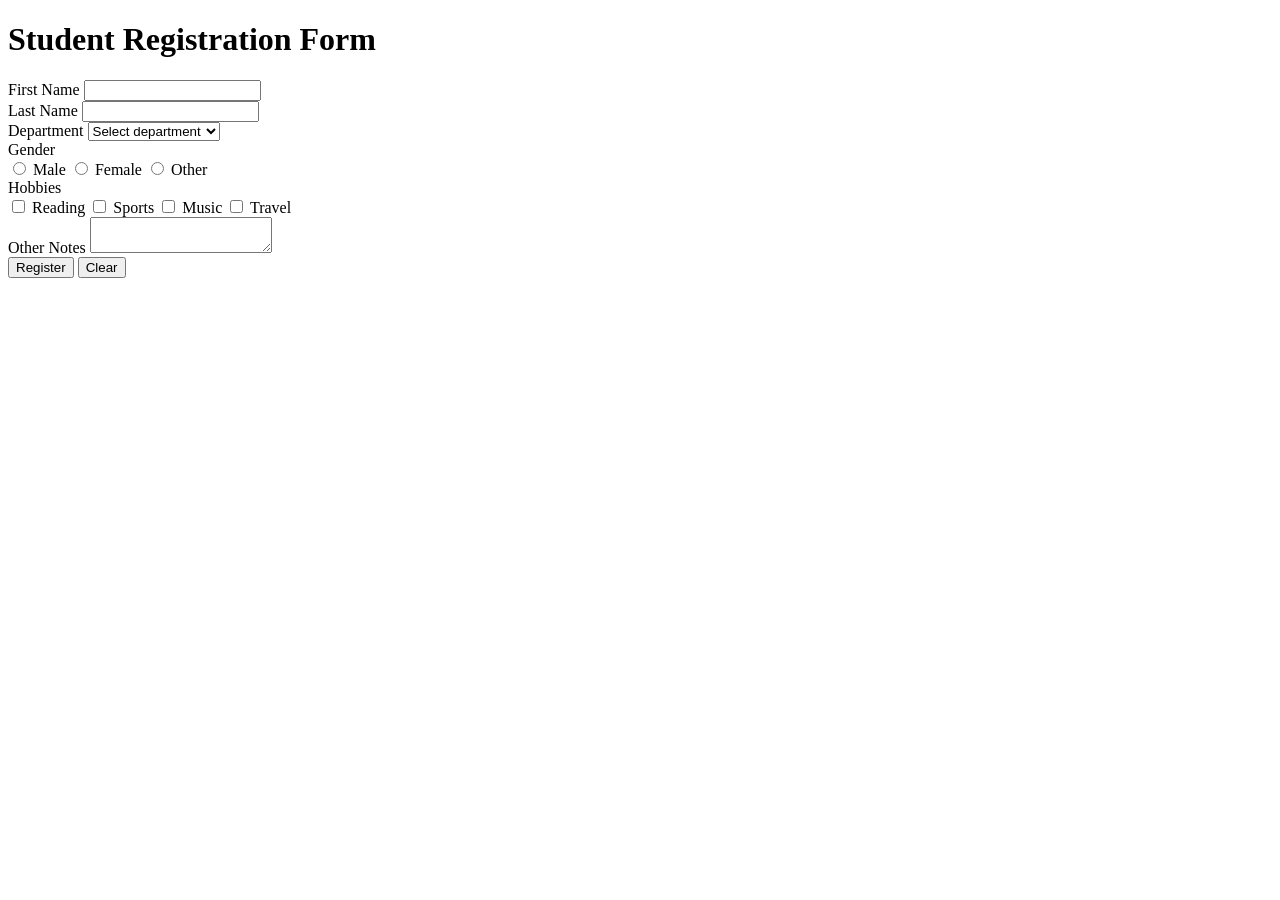
==== index.html @ 07db9fff "Add registration form HTML layout" ====
<!doctype html>
<html lang="en">
  <head>
    <meta charset="UTF-8" />
    <meta name="viewport" content="width=device-width, initial-scale=1.0" />
    <title>Student Registration Form</title>
    <link rel="stylesheet" href="css/styles.css" />
  </head>
  <body>
    <div class="container">
      <div class="form-card">
        <h1>Student Registration Form</h1>

        <form id="registrationForm" action="php/register.php" method="post">
          <div class="row">
            <div class="column">
              <label for="firstName">First Name</label>
              <input id="firstName" type="text" name="firstName" required />
            </div>

            <div class="column">
              <label for="lastName">Last Name</label>
              <input id="lastName" type="text" name="lastName" required />
            </div>

            <div class="column">
              <label for="department">Department</label>
              <select id="department" name="department" required>
                <option value="">Select department</option>
                <option value="Computer Science">Computer Science</option>
                <option value="Engineering">Engineering</option>
                <option value="Business">Business</option>
                <option value="Arts">Arts</option>
              </select>
            </div>
          </div>

          <div class="row">
            <div class="column">
              <span class="field-label">Gender</span>
              <div class="options">
                <label for="genderMale">
                  <input
                    id="genderMale"
                    type="radio"
                    name="gender"
                    value="Male"
                    required
                  />
                  Male
                </label>
                <label for="genderFemale">
                  <input
                    id="genderFemale"
                    type="radio"
                    name="gender"
                    value="Female"
                  />
                  Female
                </label>
                <label for="genderOther">
                  <input
                    id="genderOther"
                    type="radio"
                    name="gender"
                    value="Other"
                  />
                  Other
                </label>
              </div>
            </div>

            <div class="column">
              <span class="field-label">Hobbies</span>
              <div class="options">
                <label for="hobbyReading">
                  <input
                    id="hobbyReading"
                    type="checkbox"
                    name="hobbies[]"
                    value="Reading"
                  />
                  Reading
                </label>
                <label for="hobbySports">
                  <input
                    id="hobbySports"
                    type="checkbox"
                    name="hobbies[]"
                    value="Sports"
                  />
                  Sports
                </label>
                <label for="hobbyMusic">
                  <input
                    id="hobbyMusic"
                    type="checkbox"
                    name="hobbies[]"
                    value="Music"
                  />
                  Music
                </label>
                <label for="hobbyTravel">
                  <input
                    id="hobbyTravel"
                    type="checkbox"
                    name="hobbies[]"
                    value="Travel"
                  />
                  Travel
                </label>
              </div>
            </div>

            <div class="column">
              <label for="others">Other Notes</label>
              <textarea id="others" name="others"></textarea>
            </div>
          </div>

          <div class="button-group">
            <button type="submit" class="btn register">Register</button>
            <button type="button" class="btn clear" id="clearBtn">Clear</button>
          </div>
        </form>
      </div>
    </div>

    <script src="js/script.js"></script>
  </body>
</html>
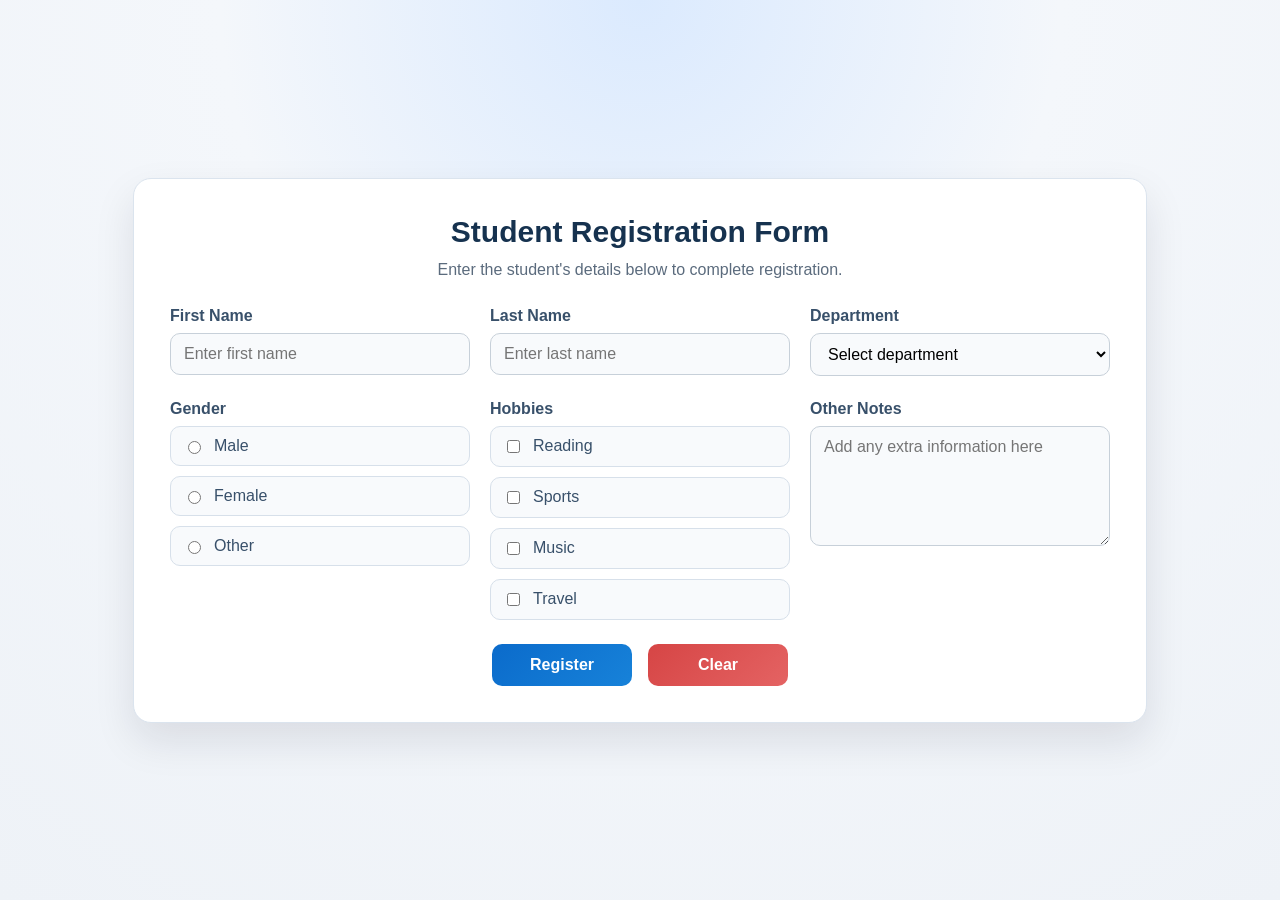
==== commit 6de1bd68: "Some UI improvements" ====
--- a/index.html
+++ b/index.html
@@ -10,17 +10,34 @@
     <div class="container">
       <div class="form-card">
         <h1>Student Registration Form</h1>
+        <p class="form-intro">
+          Enter the student's details below to complete registration.
+        </p>
 
         <form id="registrationForm" action="php/register.php" method="post">
           <div class="row">
             <div class="column">
               <label for="firstName">First Name</label>
-              <input id="firstName" type="text" name="firstName" required />
+              <input
+                id="firstName"
+                type="text"
+                name="firstName"
+                placeholder="Enter first name"
+                autocomplete="given-name"
+                required
+              />
             </div>
 
             <div class="column">
               <label for="lastName">Last Name</label>
-              <input id="lastName" type="text" name="lastName" required />
+              <input
+                id="lastName"
+                type="text"
+                name="lastName"
+                placeholder="Enter last name"
+                autocomplete="family-name"
+                required
+              />
             </div>
 
             <div class="column">
@@ -114,7 +131,11 @@
 
             <div class="column">
               <label for="others">Other Notes</label>
-              <textarea id="others" name="others"></textarea>
+              <textarea
+                id="others"
+                name="others"
+                placeholder="Add any extra information here"
+              ></textarea>
             </div>
           </div>
 
--- a/css/styles.css
+++ b/css/styles.css
@@ -0,0 +1,158 @@
+body {
+  margin: 0;
+  font-family: Arial, sans-serif;
+  background:
+    radial-gradient(circle at top, #dbeafe 0%, #f4f7fb 38%, #eef2f7 100%);
+  color: #1f2937;
+}
+
+.container {
+  min-height: 100vh;
+  display: flex;
+  align-items: center;
+  justify-content: center;
+  padding: 40px 16px;
+  box-sizing: border-box;
+}
+
+.form-card {
+  width: 100%;
+  max-width: 940px;
+  background: #ffffff;
+  padding: 36px;
+  border-radius: 18px;
+  border: 1px solid #dbe4ee;
+  box-shadow: 0 18px 40px rgba(15, 23, 42, 0.1);
+}
+
+h1 {
+  margin: 0;
+  text-align: center;
+  color: #16324f;
+  font-size: 30px;
+}
+
+.form-intro {
+  margin: 12px 0 28px;
+  text-align: center;
+  color: #5b6b7d;
+}
+
+.row {
+  display: flex;
+  gap: 20px;
+  margin-bottom: 24px;
+}
+
+.column {
+  flex: 1;
+  display: flex;
+  flex-direction: column;
+}
+
+label,
+.field-label {
+  margin-bottom: 8px;
+  color: #38506a;
+  font-weight: 600;
+}
+
+input[type="text"],
+select,
+textarea {
+  width: 100%;
+  padding: 11px 13px;
+  border: 1px solid #c7d0d9;
+  border-radius: 10px;
+  box-sizing: border-box;
+  background: #f8fafc;
+  font: inherit;
+  transition:
+    border-color 0.2s ease,
+    box-shadow 0.2s ease,
+    background-color 0.2s ease;
+}
+
+input[type="text"]:focus,
+select:focus,
+textarea:focus {
+  outline: none;
+  border-color: #0b6bcb;
+  background: #ffffff;
+  box-shadow: 0 0 0 4px rgba(11, 107, 203, 0.12);
+}
+
+textarea {
+  min-height: 120px;
+  resize: vertical;
+}
+
+.options {
+  display: grid;
+  gap: 10px;
+}
+
+.options label {
+  display: flex;
+  align-items: center;
+  gap: 10px;
+  margin: 0;
+  padding: 10px 12px;
+  border: 1px solid #d7e0ea;
+  border-radius: 10px;
+  background: #f8fafc;
+  font-weight: 400;
+}
+
+.button-group {
+  display: flex;
+  justify-content: center;
+  gap: 16px;
+}
+
+.btn {
+  min-width: 140px;
+  padding: 12px 24px;
+  border: 0;
+  border-radius: 10px;
+  font: inherit;
+  font-weight: 700;
+  color: #ffffff;
+  cursor: pointer;
+  transition:
+    transform 0.2s ease,
+    box-shadow 0.2s ease,
+    opacity 0.2s ease;
+}
+
+.btn:hover {
+  transform: translateY(-1px);
+  box-shadow: 0 10px 18px rgba(15, 23, 42, 0.14);
+}
+
+.register {
+  background: linear-gradient(135deg, #0b6bcb, #1782d9);
+}
+
+.clear {
+  background: linear-gradient(135deg, #d64545, #e46363);
+}
+
+@media (max-width: 860px) {
+  .form-card {
+    padding: 24px;
+  }
+
+  .row {
+    flex-direction: column;
+    gap: 16px;
+  }
+
+  .button-group {
+    flex-direction: column;
+  }
+
+  .btn {
+    width: 100%;
+  }
+}
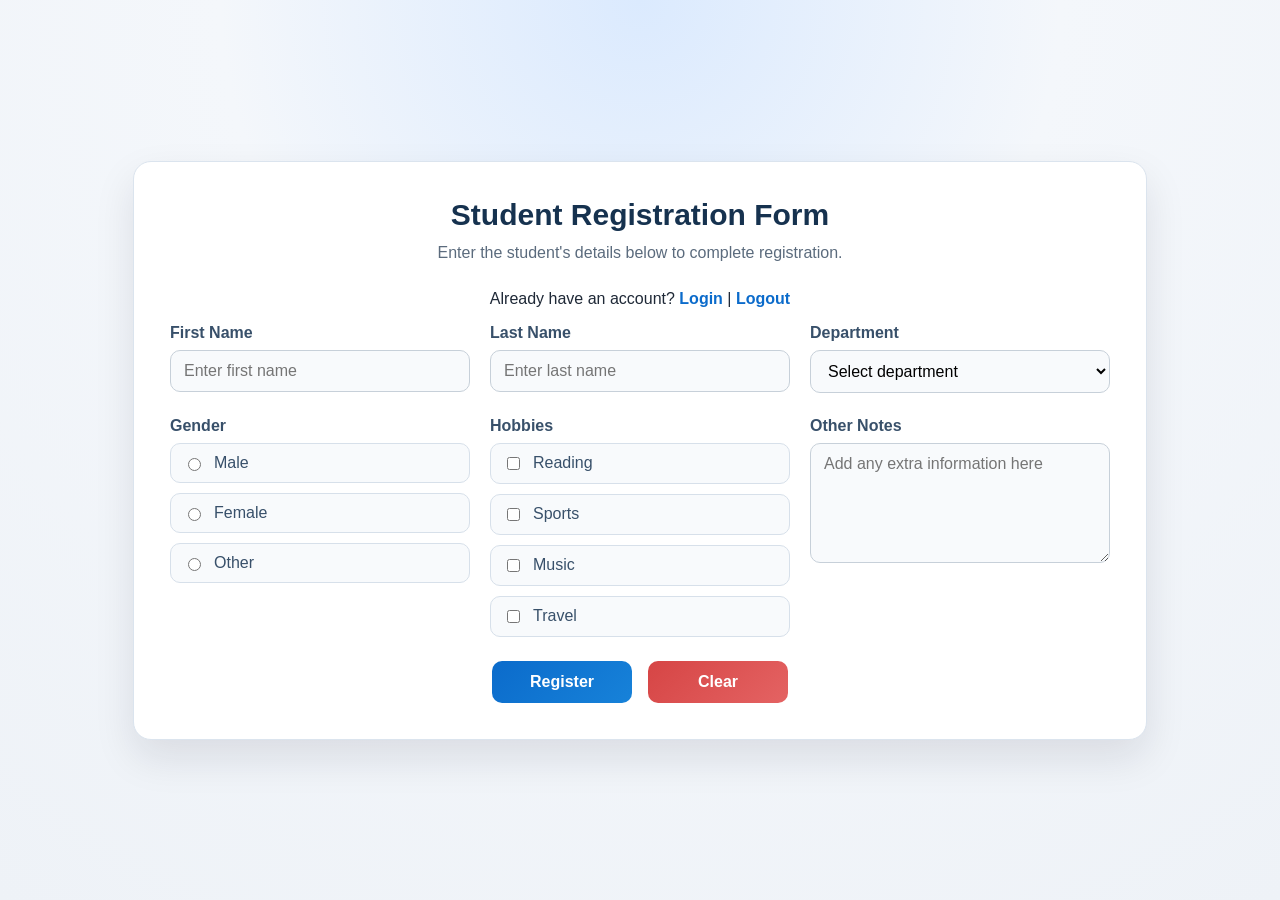
==== commit 67241fe4: "style login to match sample" ====
--- a/index.html
+++ b/index.html
@@ -12,6 +12,10 @@
         <h1>Student Registration Form</h1>
         <p class="form-intro">
           Enter the student's details below to complete registration.
+        </p>
+        <p class="form-link">
+          Already have an account? <a href="login.html">Login</a> |
+          <a href="php/logout.php">Logout</a>
         </p>
 
         <form id="registrationForm" action="php/register.php" method="post">
--- a/css/styles.css
+++ b/css/styles.css
@@ -58,6 +58,7 @@
 }
 
 input[type="text"],
+input[type="password"],
 select,
 textarea {
   width: 100%;
@@ -74,6 +75,7 @@
 }
 
 input[type="text"]:focus,
+input[type="password"]:focus,
 select:focus,
 textarea:focus {
   outline: none;
@@ -111,6 +113,9 @@
 }
 
 .btn {
+  display: inline-block;
+  text-align: center;
+  text-decoration: none;
   min-width: 140px;
   padding: 12px 24px;
   border: 0;
@@ -138,6 +143,109 @@
   background: linear-gradient(135deg, #d64545, #e46363);
 }
 
+.auth-card {
+  max-width: 520px;
+}
+
+.auth-form {
+  display: grid;
+  gap: 20px;
+}
+
+.auth-buttons {
+  margin-top: 4px;
+}
+
+.form-link {
+  margin-top: 18px;
+  text-align: center;
+}
+
+.form-link a {
+  color: #0b6bcb;
+  text-decoration: none;
+  font-weight: 600;
+}
+
+.status-text {
+  text-align: center;
+  font-weight: 600;
+  margin-bottom: 20px;
+}
+
+.error-text {
+  color: #a53b3b;
+}
+
+.login-page {
+  background: #e5e7eb;
+}
+
+.login-page .auth-card {
+  max-width: 540px;
+  background: #f2f2f2;
+  border: 1px solid #e3e3e3;
+  border-radius: 14px;
+  padding: 40px 44px;
+  box-shadow: 0 10px 22px rgba(15, 23, 42, 0.08);
+}
+
+.login-page h1 {
+  font-size: 48px;
+  font-weight: 700;
+  color: #1f2937;
+  margin-bottom: 26px;
+}
+
+.login-page .auth-form {
+  gap: 14px;
+}
+
+.login-page label {
+  font-size: 22px;
+  font-weight: 700;
+  margin-bottom: 10px;
+  color: #111827;
+}
+
+.login-page input[type="text"],
+.login-page input[type="password"] {
+  background: #ffffff;
+  border: 1px solid #c6c6c6;
+  border-radius: 8px;
+  min-height: 52px;
+}
+
+.login-page .auth-buttons {
+  margin-top: 16px;
+  justify-content: center;
+}
+
+.login-page .btn {
+  min-width: 94px;
+  padding: 10px 16px;
+  font-size: 20px;
+  font-weight: 500;
+  border-radius: 10px;
+}
+
+.login-page .register {
+  background: #0f7ded;
+}
+
+.login-page .clear {
+  background: #dc3545;
+}
+
+.login-page .form-link {
+  margin-top: 18px;
+}
+
+.login-page .form-link a {
+  font-size: 20px;
+  font-weight: 500;
+}
+
 @media (max-width: 860px) {
   .form-card {
     padding: 24px;
@@ -155,4 +263,16 @@
   .btn {
     width: 100%;
   }
-}
+
+  .login-page .auth-card {
+    padding: 28px 20px;
+  }
+
+  .login-page h1 {
+    font-size: 38px;
+  }
+
+  .login-page label {
+    font-size: 20px;
+  }
+}
